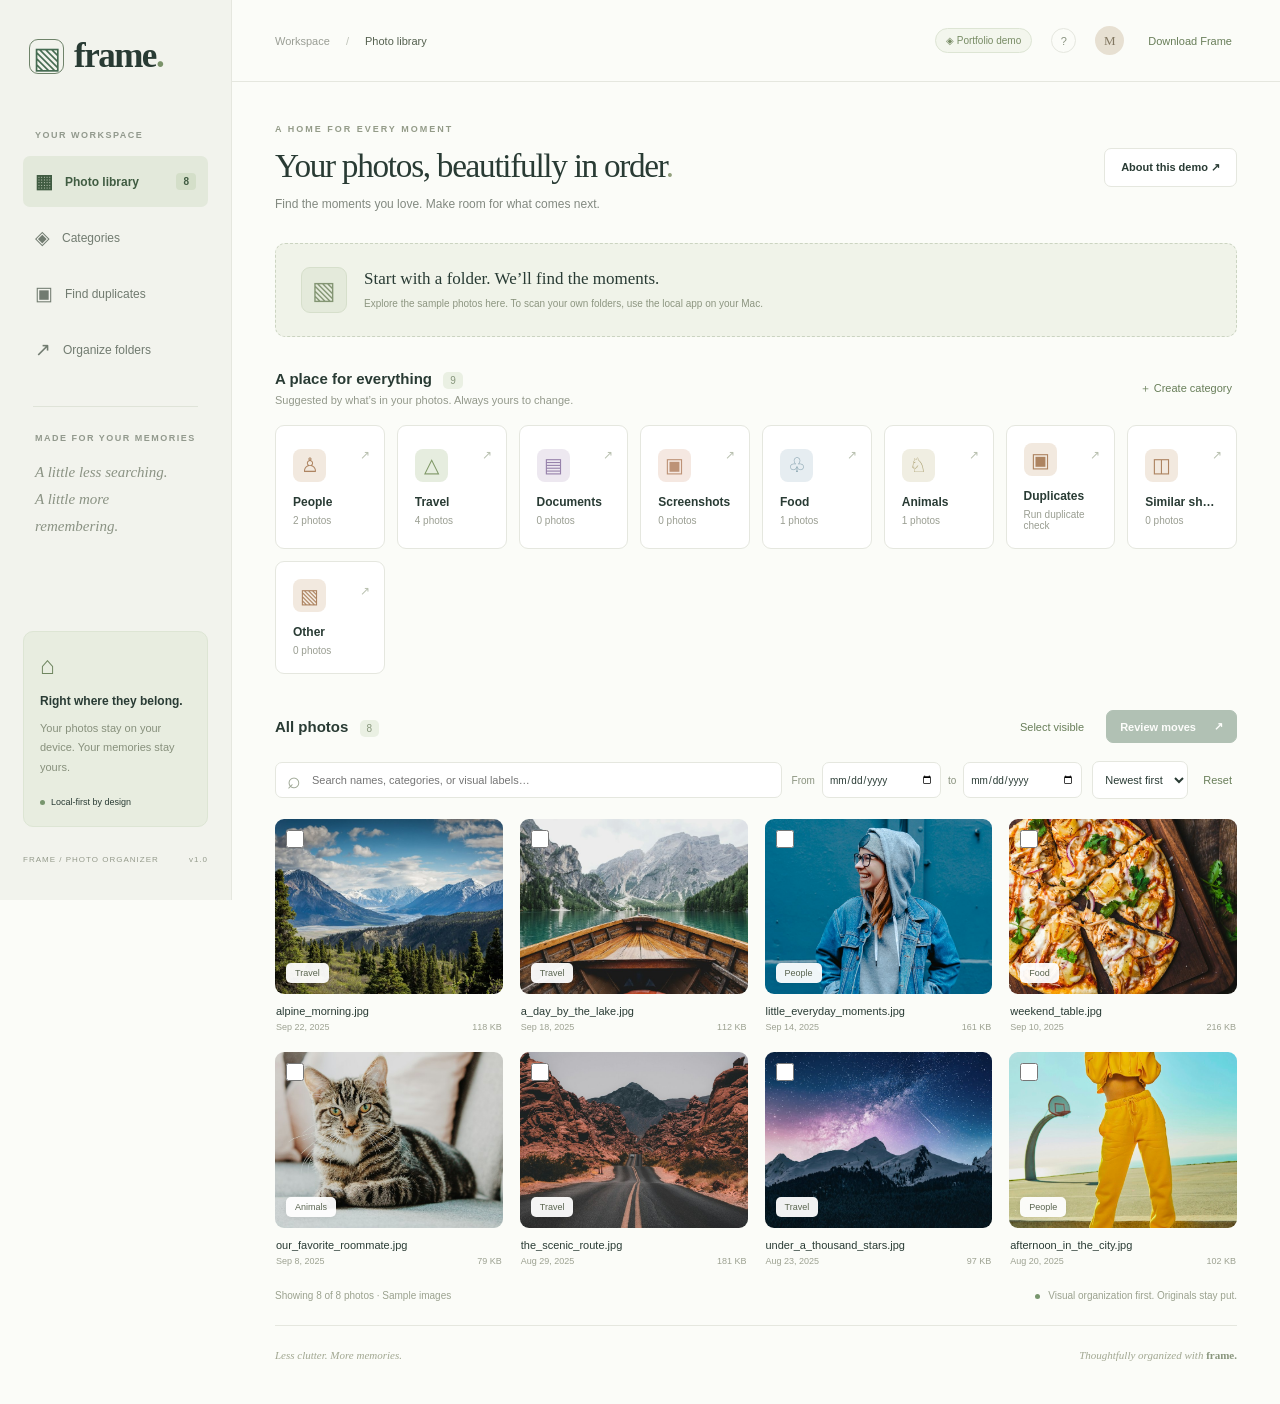
==== demo.html @ 472a9f5f "Make desktop downloads the Frame Pages homepage" ====
<!doctype html>
<html lang="en"><head><meta charset="utf-8"><meta name="viewport" content="width=device-width,initial-scale=1"><meta name="description" content="Frame — a little order for a lifetime of photos. A private, local-first photo organizer."><title>Frame — Your photos, beautifully in order</title><link rel="icon" href="assets/icon.svg"><link rel="stylesheet" href="style.css?v=20261105"><script src="browser-analysis.js?v=20261105e" defer></script><script src="app.js?v=20261105e" defer></script></head>
<body>
<aside class="sidebar">
<a class="brand" href="./" aria-label="Frame home"><span class="logo">▧</span> frame<span class="brand-dot">.</span></a>
<div class="workspace-label">YOUR WORKSPACE</div>
<button class="nav-item active" id="libraryNav"><span>▦</span> Photo library <span class="nav-count" id="navCount">0</span></button>
<button class="nav-item" id="categoryNav"><span>◈</span> Categories</button>
<button class="nav-item" id="duplicatesNav"><span>▣</span> Find duplicates</button>
<button class="nav-item" id="movesNav"><span>↗</span> Organize folders</button>
<div class="sidebar-divider"></div>
<div class="workspace-label">MADE FOR YOUR MEMORIES</div>
<p class="sidebar-copy">A little less searching.<br>A little more remembering.</p>
<div class="privacy-card"><span class="privacy-icon">⌂</span><strong>Right where they belong.</strong><p>Your photos stay on your device. Your memories stay yours.</p><span class="privacy-status"><i></i> Local-first by design</span></div>
<div class="sidebar-bottom">FRAME / PHOTO ORGANIZER <span>v1.0</span></div>
</aside>
<main>
<header class="topbar"><span>Workspace <span class="crumb">/</span> <b>Photo library</b></span><div class="topbar-right"><span id="modeBadge" class="mode-badge">Connecting…</span><button class="icon-button" id="helpButton" aria-label="How Frame works">?</button><span class="avatar">M</span><a class="text-button" href="./">Download Frame</a></div></header>
<div class="content">
<section class="page-heading"><div><div class="eyebrow">A HOME FOR EVERY MOMENT</div><h1>Your photos, beautifully in order<span>.</span></h1><p>Find the moments you love. Make room for what comes next.</p></div><button id="demoButton" class="button secondary">Explore demo <span>↗</span></button></section>
<section class="import-panel"><div class="import-icon">▧</div><div class="import-copy"><h2>Start with a folder. We’ll find the moments.</h2><p id="importHint">Choose a folder on your Mac or a connected drive. Nothing is moved.</p></div><form id="scanForm"><label class="sr-only" for="folderPath">Folder path</label><input id="folderPath" autocomplete="off" placeholder="/Volumes/My Drive/Photos" required><button class="button secondary" id="chooseFolder" type="button" hidden>Choose folder…</button><button class="button secondary" id="compatFolder" type="button" hidden>Try another folder picker</button><input id="browserFolder" type="file" webkitdirectory multiple hidden><button class="button primary" id="scanButton" type="submit">Scan folder <span>→</span></button></form></section>
<div id="scanStatus" class="scan-status" hidden role="status"></div>
<div class="section-title"><div><h2>A place for everything <span id="categoryTotal"></span></h2><p>Suggested by what’s in your photos. Always yours to change.</p></div><button class="text-button" id="newCategory">＋ Create category</button></div>
<section id="categoryCards" class="category-cards" aria-label="Photo categories"></section>
<section class="library-section"><div class="library-heading"><h2 id="libraryTitle">All photos <span id="photoCount">0</span></h2><div class="library-tools"><button class="text-button" id="selectVisible">Select visible</button><button class="button primary small" id="reviewButton" disabled>Review moves <span>↗</span></button></div></div>
<div class="filters"><div class="search-wrap"><span>⌕</span><input id="search" type="search" placeholder="Search names, categories, or visual labels…" aria-label="Search photos"></div><div class="date-group"><label for="fromDate">From</label><input id="fromDate" type="date" aria-label="Start date"><label for="toDate">to</label><input id="toDate" type="date" aria-label="End date"></div><select id="sort" aria-label="Sort photos"><option value="new">Newest first</option><option value="old">Oldest first</option><option value="name">Name A–Z</option></select><button class="text-button" id="clearFilters">Reset</button></div>
<div id="selectionBar" class="selection-bar" hidden><strong id="selectionText"></strong><button class="text-button" id="assignCategory">Add to category</button><button class="text-button" id="replaceCategory">Change categories</button><button class="text-button" id="reviewDeletion">Review for deletion…</button><button class="text-button" id="clearSelection">Clear selection</button></div>
<div id="photoGrid" class="photo-grid"></div><div id="emptyState" class="empty-state"><div>▧</div><h3>Your memories start here</h3><p>Scan a photo folder, or explore the sample library to see Frame in action.</p><button class="button secondary" id="emptyDemo">Explore sample library →</button></div>
<button id="loadMore" class="button secondary load-more" hidden>Show more photos</button>
<div class="library-footer"><span id="resultCount">No photos yet</span><span><i></i> Visual organization first. Originals stay put.</span></div></section>
<footer class="page-footer"><span>Less clutter. More memories.</span><span>Thoughtfully organized with <b>frame.</b></span></footer>
</div></main>
<dialog id="modal"><div class="modal-heading"><h2 id="modalTitle"></h2><button class="icon-button" id="closeModal" aria-label="Close dialog">×</button></div><div id="modalBody"></div><div class="modal-actions" id="modalActions"></div></dialog>
<div id="toast" role="status" hidden></div>
</body></html>
---- style.css ----
:root{--ink:#293b34;--muted:#828980;--green:#456b51;--pale:#eef2e8;--line:#e5e7df;--paper:#fbfcf8;--white:#fff;--serif:Georgia,'Times New Roman',serif}*{box-sizing:border-box}body{margin:0;background:var(--paper);color:var(--ink);font:14px -apple-system,BlinkMacSystemFont,'Segoe UI',sans-serif}button,input,select{font:inherit}button,a,input,select{outline-offset:4px}button{cursor:pointer}button:disabled{opacity:.4;cursor:not-allowed}a{color:inherit;text-decoration:none}button{color:inherit}button,input,select{border-radius:7px}input,select{border:1px solid var(--line);background:white;color:var(--ink);padding:11px 12px;min-width:0}button{border:0;background:none}button:hover:not(:disabled){filter:brightness(.96)}.sidebar{position:fixed;inset:0 auto 0 0;width:232px;background:#f2f3ed;border-right:1px solid var(--line);padding:36px 23px;display:flex;flex-direction:column}.brand{font-family:var(--serif);font-size:35px;font-weight:bold;display:flex;align-items:center;letter-spacing:-1.5px;gap:10px;margin:0 6px 54px}.brand-dot{color:#7b936a;margin-left:-10px}.logo{font:30px Georgia;display:grid;place-items:center;width:35px;height:35px;border:1px solid #6f836a;border-radius:9px;color:var(--green)}.workspace-label{font-size:9px;letter-spacing:1.5px;color:#92998d;font-weight:600;margin:0 12px 16px}.nav-item{display:flex;align-items:center;text-align:left;gap:12px;padding:14px 12px;margin-bottom:5px;font-size:12px;width:100%;color:#717b70}.nav-item>span:first-child{font-size:19px}.nav-item.active{background:#e3e9db;color:#405c42;font-weight:600}.nav-count{margin-left:auto;font-size:10px;background:#d4dfc9;padding:3px 7px;border-radius:4px}.sidebar-divider{border-top:1px solid #dfe3d8;margin:26px 10px}.sidebar-copy{font:italic 15px/1.8 var(--serif);color:#8b9384;margin:0 12px}.privacy-card{margin-top:auto;background:#e8ede0;border:1px solid #dde5d4;padding:19px 16px;border-radius:10px}.privacy-icon{display:block;font-size:25px;color:#6f8660;margin-bottom:12px}.privacy-card strong{font-size:12px}.privacy-card p{font-size:11px;line-height:1.8;color:#87907c}.privacy-status{font-size:9px;display:flex;align-items:center;gap:6px;margin-top:19px}.privacy-status i,.library-footer i{width:5px;height:5px;border-radius:50%;background:#78966e;display:inline-block}.sidebar-bottom{margin-top:28px;font-size:8px;letter-spacing:1px;color:#959b8c;display:flex;justify-content:space-between}main{margin-left:232px}.topbar{height:82px;border-bottom:1px solid var(--line);display:flex;align-items:center;justify-content:space-between;padding:0 43px;font-size:11px;color:#9a9e95}.topbar b{font-weight:500;color:#54604f}.crumb{margin:0 13px;color:#bfc3b9}.topbar-right{display:flex;gap:19px;align-items:center}.mode-badge{border:1px solid #dde5d4;background:#f3f6ed;color:#778b64;padding:6px 10px;border-radius:20px;font-size:10px}.avatar{width:29px;height:29px;border-radius:50%;background:#e7e0d2;display:grid;place-items:center;color:#827761;font:13px var(--serif)}.icon-button{border:1px solid var(--line);border-radius:50%;width:25px;height:25px;color:#8a9380}.content{max-width:1510px;margin:auto;padding:42px 43px 20px}.page-heading{display:flex;justify-content:space-between;align-items:center;gap:20px;margin-bottom:32px}.eyebrow{font-size:9px;letter-spacing:2px;color:#939b88;font-weight:600}h1{font:normal clamp(26px,2.6vw,39px)/1.18 var(--serif);letter-spacing:-1.3px;margin:12px 0}h1 span{color:#93a17e}.page-heading p{font-size:12px;color:var(--muted);margin:0}.button{padding:12px 16px;display:inline-flex;align-items:center;justify-content:center;gap:18px;font-size:11px;font-weight:600;white-space:nowrap}.primary{background:var(--green);color:#fff;border:1px solid var(--green)}.secondary{background:white;border:1px solid var(--line)}.small{padding:9px 13px}.import-panel{padding:23px 25px;border:1px dashed #cbd4c1;background:#f0f3e9;border-radius:10px;display:flex;align-items:center;gap:17px}.import-icon{font-size:25px;color:#839573;background:#e4eadb;border:1px solid #d6dfcb;border-radius:9px;min-width:46px;height:46px;display:grid;place-items:center}.import-copy{flex:1}.import-copy h2{font:normal 17px var(--serif);margin:0 0 7px}.import-copy p{font-size:10px;color:#8d9681;margin:0;line-height:1.6}#scanForm{display:flex;gap:8px;flex:1;max-width:430px}#folderPath{width:100%;font-size:11px;background:#fafcf6}.section-title{display:flex;justify-content:space-between;align-items:center;margin:33px 0 19px}h2{font-size:15px;font-weight:600;margin:0}.section-title h2 span,.library-heading h2 span{font:10px -apple-system,sans-serif;color:#87967c;background:#eaf0e3;border-radius:5px;padding:3px 7px;margin-left:7px}.section-title p{font-size:11px;color:#93998b;margin:7px 0 0}.text-button{font-size:11px;color:#687e59;padding:8px 5px;white-space:nowrap}.category-cards{display:grid;grid-template-columns:repeat(8,minmax(0,1fr));gap:12px}.category-card{border:1px solid var(--line);background:#fff;padding:17px;text-align:left;border-radius:9px;min-height:112px;position:relative}.category-card.active{border-color:#7a9270;background:#f0f4e9;box-shadow:0 0 0 1px #7a927022}.cat-icon{display:grid;place-items:center;background:#f2e9df;color:#ad8461;width:33px;height:33px;border-radius:8px;font:20px var(--serif);margin-bottom:13px}.category-card:nth-child(2) .cat-icon{background:#e6eddf;color:#7d9664}.category-card:nth-child(3) .cat-icon{background:#ede8f0;color:#9782ab}.category-card:nth-child(4) .cat-icon{background:#f5e8e1;color:#bd9377}.category-card:nth-child(5) .cat-icon{background:#e6edf1;color:#7c9aa7}.category-card:nth-child(6) .cat-icon{background:#f0eee2;color:#a69b69}.cat-name{display:block;font-size:12px;font-weight:600;overflow:hidden;text-overflow:ellipsis;white-space:nowrap}.cat-count{display:block;font-size:10px;color:#9a9e92;margin-top:6px}.cat-arrow{position:absolute;right:14px;top:22px;color:#b8c0af;font-size:12px}.library-section{margin-top:36px}.library-heading{display:flex;align-items:center;justify-content:space-between;margin-bottom:18px}.library-tools{display:flex;align-items:center;gap:17px}.filters{display:flex;gap:10px;margin-bottom:20px;align-items:center}.search-wrap{display:flex;align-items:center;position:relative;flex:1;min-width:150px}.search-wrap span{position:absolute;left:12px;font-size:23px;color:#9da694}.search-wrap input{width:100%;padding-left:36px;font-size:11px}.date-group{display:flex;align-items:center;gap:7px;color:#89927e;font-size:10px}.date-group input{font-size:10px;padding:10px 6px;width:119px}select{font-size:11px;max-width:170px;padding:11px 8px}.photo-grid{display:grid;grid-template-columns:repeat(4,minmax(0,1fr));gap:20px 17px}.photo-card{min-width:0}.photo-image{position:relative;border-radius:9px;overflow:hidden;aspect-ratio:1.3;background:#e8eadd}.photo-image img{width:100%;height:100%;object-fit:cover;transition:transform .35s}.photo-card:hover img{transform:scale(1.035)}.photo-card.selected .photo-image{outline:3px solid #6e8a58;outline-offset:2px}.photo-checkbox{position:absolute;top:11px;left:11px;width:18px;height:18px;accent-color:#4b6f4c;cursor:pointer;margin:0}.photo-open{position:absolute;inset:0;width:100%;height:100%;border-radius:0}.photo-checkbox{z-index:1}.photo-tag{position:absolute;bottom:11px;left:11px;background:#fffffff0;padding:5px 9px;border-radius:5px;font-size:9px;color:#59644f;pointer-events:none;box-shadow:0 1px 5px #0001}.photo-name{font-size:11px;font-weight:500;margin:11px 1px 5px;white-space:nowrap;overflow:hidden;text-overflow:ellipsis}.photo-meta{display:flex;justify-content:space-between;font-size:9px;color:#9da292;gap:8px;margin:0 1px}.library-footer{display:flex;justify-content:space-between;padding:24px 0;border-bottom:1px solid var(--line);font-size:10px;color:#9ba28f}.library-footer i{margin-right:5px}.page-footer{display:flex;justify-content:space-between;font:italic 11px var(--serif);color:#a1a791;padding:23px 0}.page-footer b{font-style:normal;color:#88957c}.selection-bar{display:flex;align-items:center;gap:18px;background:#e7eedf;padding:8px 14px;border-radius:7px;margin:0 0 18px;font-size:12px}.empty-state{text-align:center;padding:60px 20px;border:1px dashed #d8dfce;border-radius:10px;color:#929b86}.empty-state>div{font-size:42px}.empty-state h3{font:24px var(--serif);color:#536b4c}.empty-state p{font-size:12px}.load-more{display:block;margin:24px auto 0}.scan-status{background:#e7eddf;padding:13px 18px;margin-top:14px;border-radius:7px;font-size:12px;line-height:1.6}.scan-status progress{width:100%;height:5px;accent-color:var(--green)}dialog{border:1px solid var(--line);border-radius:15px;width:min(700px,94vw);padding:26px;color:var(--ink);box-shadow:0 30px 100px #182b3433}dialog::backdrop{background:#23302b80;backdrop-filter:blur(4px)}.modal-heading{display:flex;align-items:center;justify-content:space-between;margin-bottom:20px}.modal-heading h2{font:25px var(--serif)}#modalBody{font-size:13px;line-height:1.7;max-height:65vh;overflow:auto}#modalBody input,#modalBody select{width:100%;margin:8px 0}#modalBody label{display:block;font-size:12px}#modalBody .detail-image{width:100%;max-height:43vh;object-fit:contain;background:#f2f3ec;border-radius:9px}.modal-actions{display:flex;justify-content:flex-end;gap:10px;margin-top:22px}.move-entry{padding:12px 0;border-bottom:1px solid var(--line);word-break:break-all;font-size:11px}.move-entry b{display:block}.note{background:#f0f3e9;padding:12px;border-radius:7px;color:#657359;font-size:12px}.detail-path{word-break:break-all;color:#839078;font-size:11px}#toast{position:fixed;bottom:25px;left:50%;transform:translateX(-50%);max-width:90vw;padding:14px 22px;border-radius:9px;background:#314e39;color:white;z-index:10;font-size:12px;box-shadow:0 5px 20px #0002}[hidden]{display:none!important}.sr-only{position:absolute;width:1px;height:1px;overflow:hidden;clip:rect(0,0,0,0)}@media(min-width:1600px){.photo-grid{grid-template-columns:repeat(5,minmax(0,1fr))}}@media(max-width:1200px){.sidebar{width:195px;padding:30px 15px}main{margin-left:195px}.content{padding:30px 26px}.topbar{padding:0 26px}.import-panel{flex-wrap:wrap}#scanForm{max-width:none;flex-basis:100%}.category-cards{grid-template-columns:repeat(3,minmax(0,1fr))}.category-card{min-height:94px}.cat-icon{float:left;margin:0 12px 0 0}.cat-arrow{display:none}.cat-name{margin-top:3px}.photo-grid{grid-template-columns:repeat(3,minmax(0,1fr))}.filters{flex-wrap:wrap}.search-wrap{flex-basis:100%}}@media(max-width:760px){.sidebar{display:none}main{margin-left:0}.content{padding:25px 18px}.topbar{height:62px;padding:0 18px}.page-heading{align-items:flex-start}.page-heading>.button{display:none}h1{font-size:30px;max-width:340px}.category-cards{gap:8px}.category-card{padding:12px}.cat-icon{float:none;margin-bottom:8px;width:27px;height:27px;font-size:17px}.cat-name{font-size:11px}.photo-grid{grid-template-columns:repeat(2,minmax(0,1fr));gap:18px 12px}.import-panel{padding:17px}.import-copy h2{font-size:16px}.import-icon{display:none}.section-title p{max-width:220px;line-height:1.6}.section-title{gap:8px}.section-title h2{font-size:14px}.date-group input{width:112px}.filters select{flex:1}.library-tools{gap:7px}.library-tools .text-button{font-size:10px}.library-footer{gap:15px;font-size:9px;line-height:1.6}.selection-bar{flex-wrap:wrap;gap:8px}.page-footer{font-size:10px}.topbar-right{gap:10px}}

.duplicate-group{display:grid;grid-template-columns:repeat(auto-fit,minmax(150px,1fr));gap:12px;border-bottom:1px solid var(--line);padding-bottom:18px}.duplicate-group img{width:100%;height:140px;object-fit:cover;border-radius:8px}.duplicate-group p{margin:4px 0;overflow-wrap:anywhere}.duplicate-group input{width:auto!important;margin-right:6px!important}.duplicate-group label{display:flex!important;align-items:center}
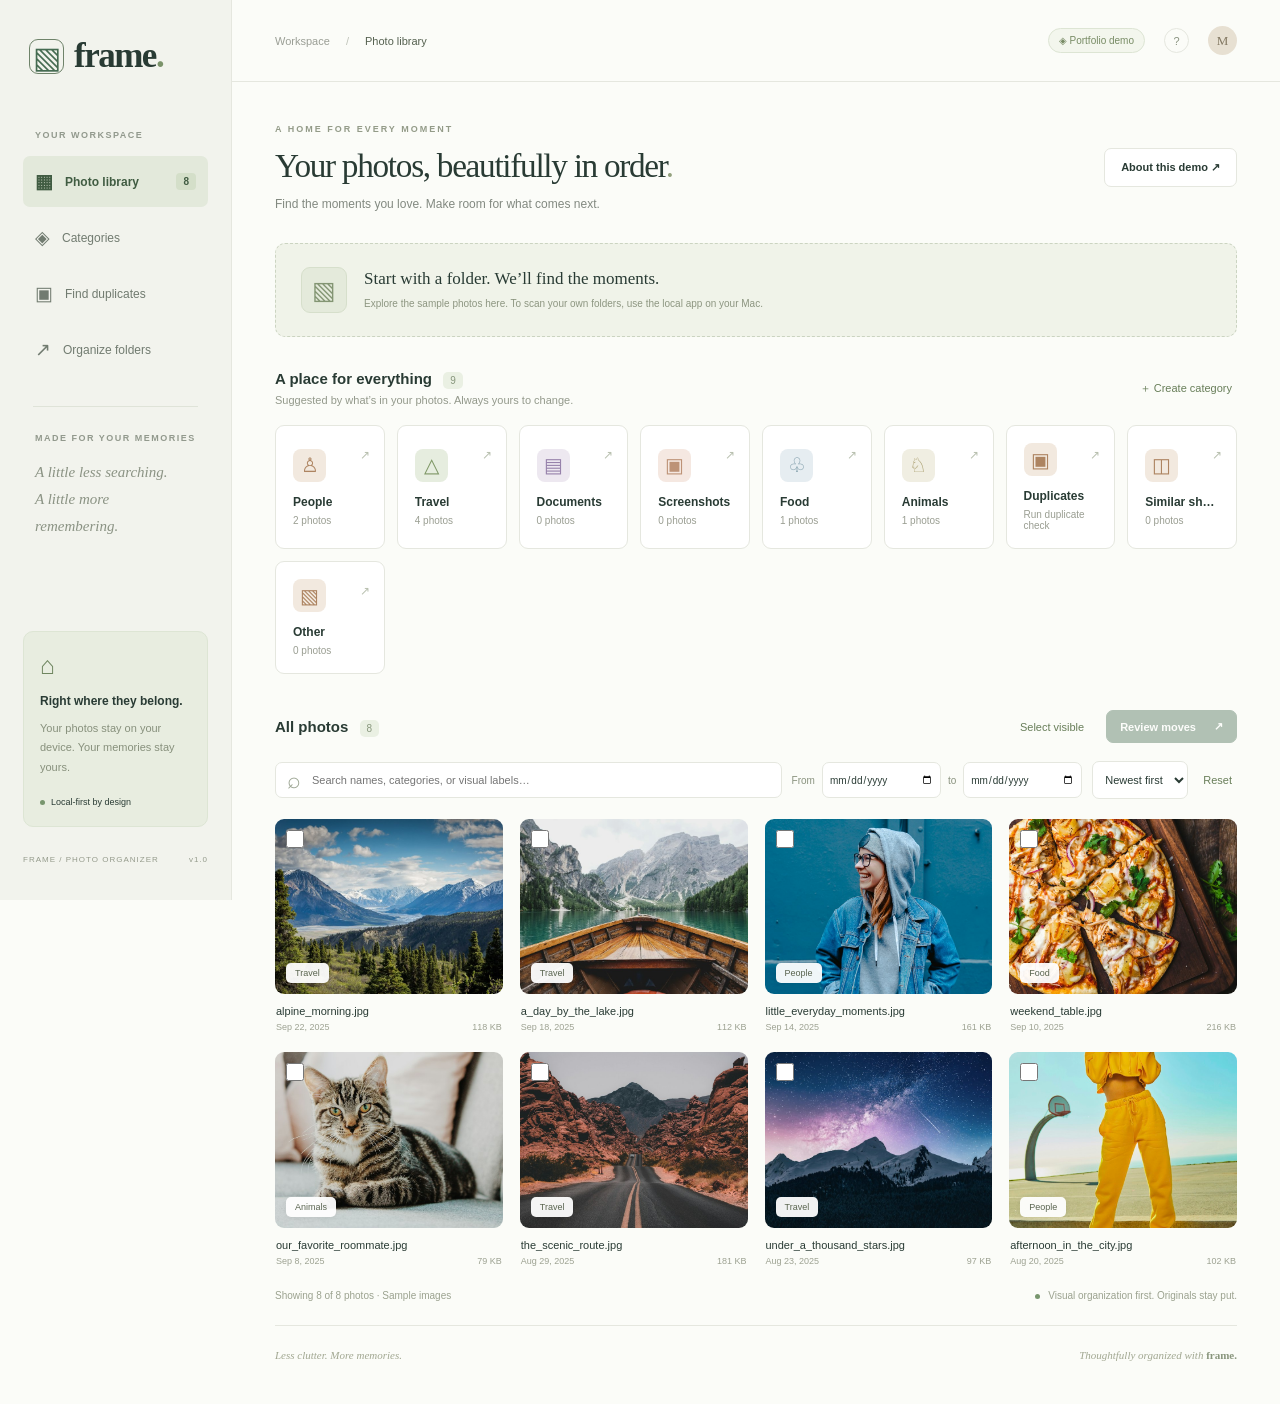
==== commit 2b3f3d00: "Restore the interactive Frame demo as the homepage" ====
--- a/demo.html
+++ b/demo.html
@@ -15,7 +15,7 @@
 <div class="sidebar-bottom">FRAME / PHOTO ORGANIZER <span>v1.0</span></div>
 </aside>
 <main>
-<header class="topbar"><span>Workspace <span class="crumb">/</span> <b>Photo library</b></span><div class="topbar-right"><span id="modeBadge" class="mode-badge">Connecting…</span><button class="icon-button" id="helpButton" aria-label="How Frame works">?</button><span class="avatar">M</span><a class="text-button" href="./">Download Frame</a></div></header>
+<header class="topbar"><span>Workspace <span class="crumb">/</span> <b>Photo library</b></span><div class="topbar-right"><span id="modeBadge" class="mode-badge">Connecting…</span><button class="icon-button" id="helpButton" aria-label="How Frame works">?</button><span class="avatar">M</span></div></header>
 <div class="content">
 <section class="page-heading"><div><div class="eyebrow">A HOME FOR EVERY MOMENT</div><h1>Your photos, beautifully in order<span>.</span></h1><p>Find the moments you love. Make room for what comes next.</p></div><button id="demoButton" class="button secondary">Explore demo <span>↗</span></button></section>
 <section class="import-panel"><div class="import-icon">▧</div><div class="import-copy"><h2>Start with a folder. We’ll find the moments.</h2><p id="importHint">Choose a folder on your Mac or a connected drive. Nothing is moved.</p></div><form id="scanForm"><label class="sr-only" for="folderPath">Folder path</label><input id="folderPath" autocomplete="off" placeholder="/Volumes/My Drive/Photos" required><button class="button secondary" id="chooseFolder" type="button" hidden>Choose folder…</button><button class="button secondary" id="compatFolder" type="button" hidden>Try another folder picker</button><input id="browserFolder" type="file" webkitdirectory multiple hidden><button class="button primary" id="scanButton" type="submit">Scan folder <span>→</span></button></form></section>
